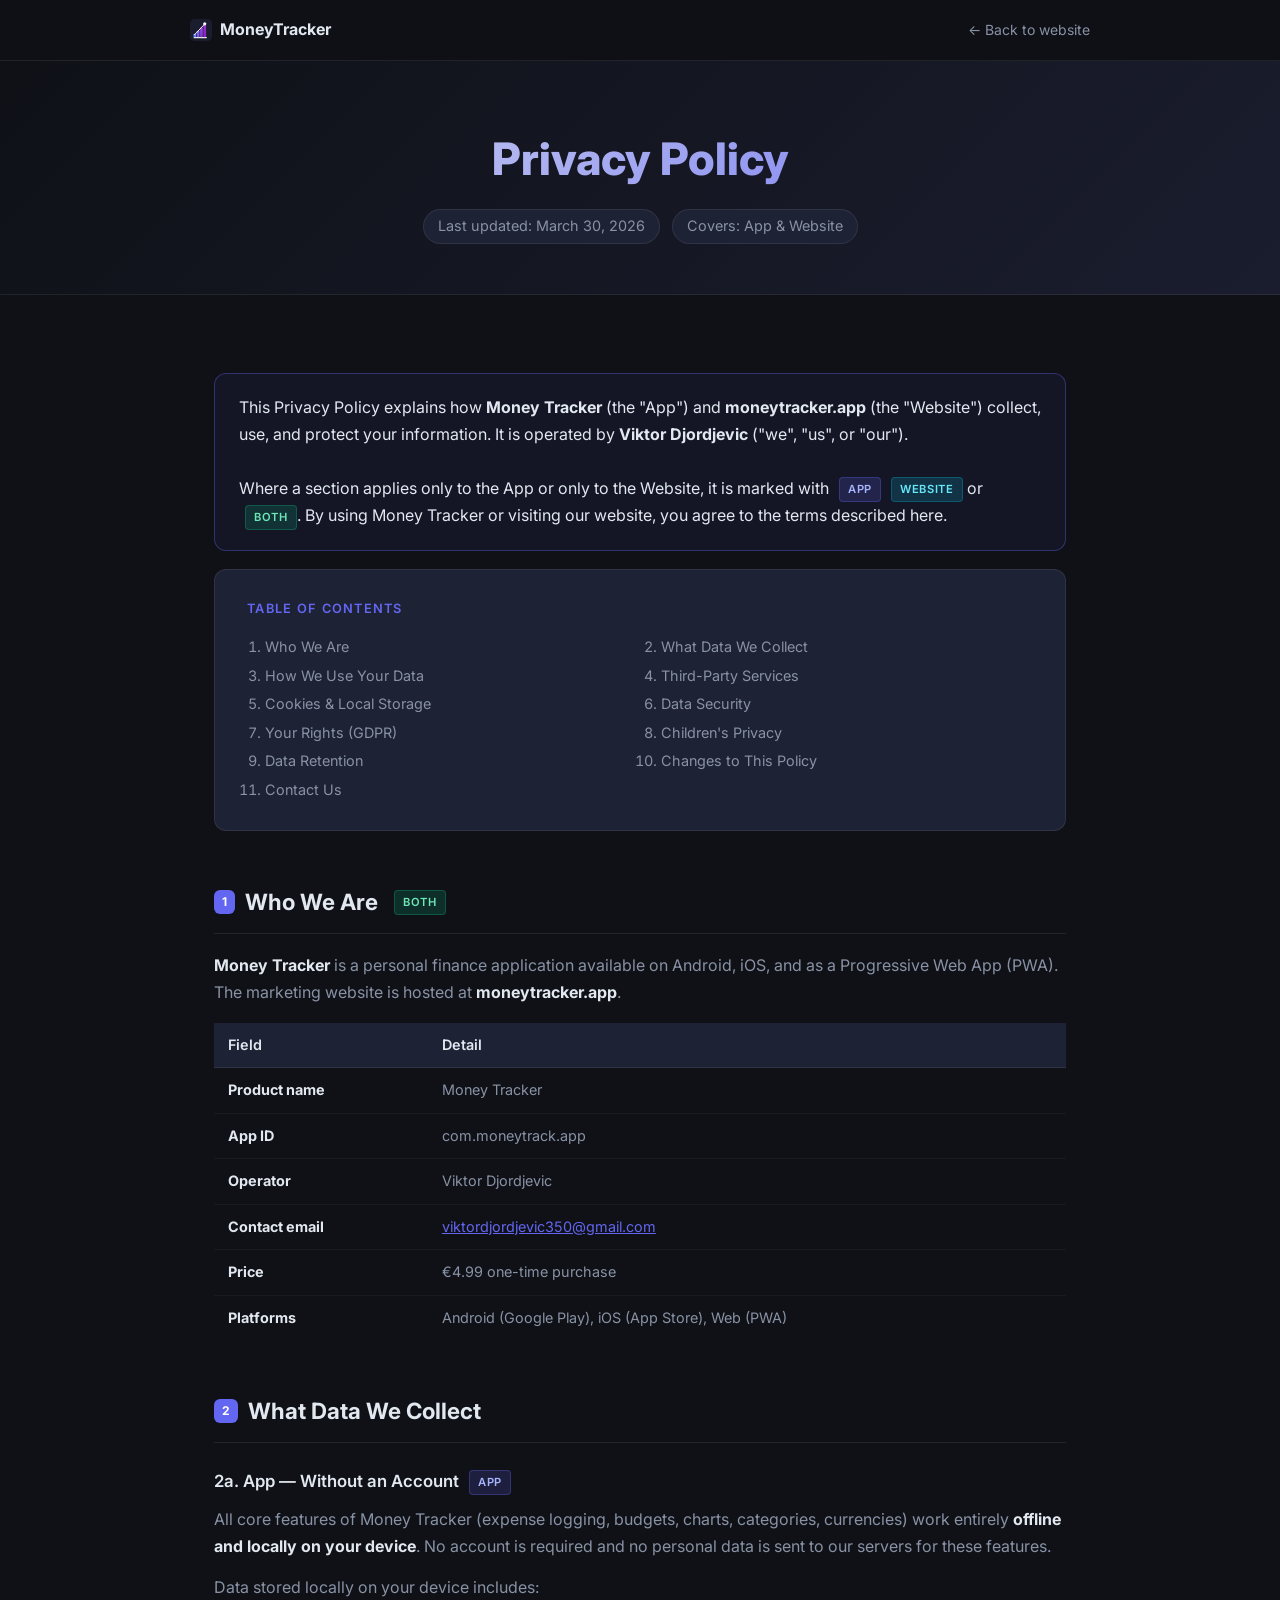
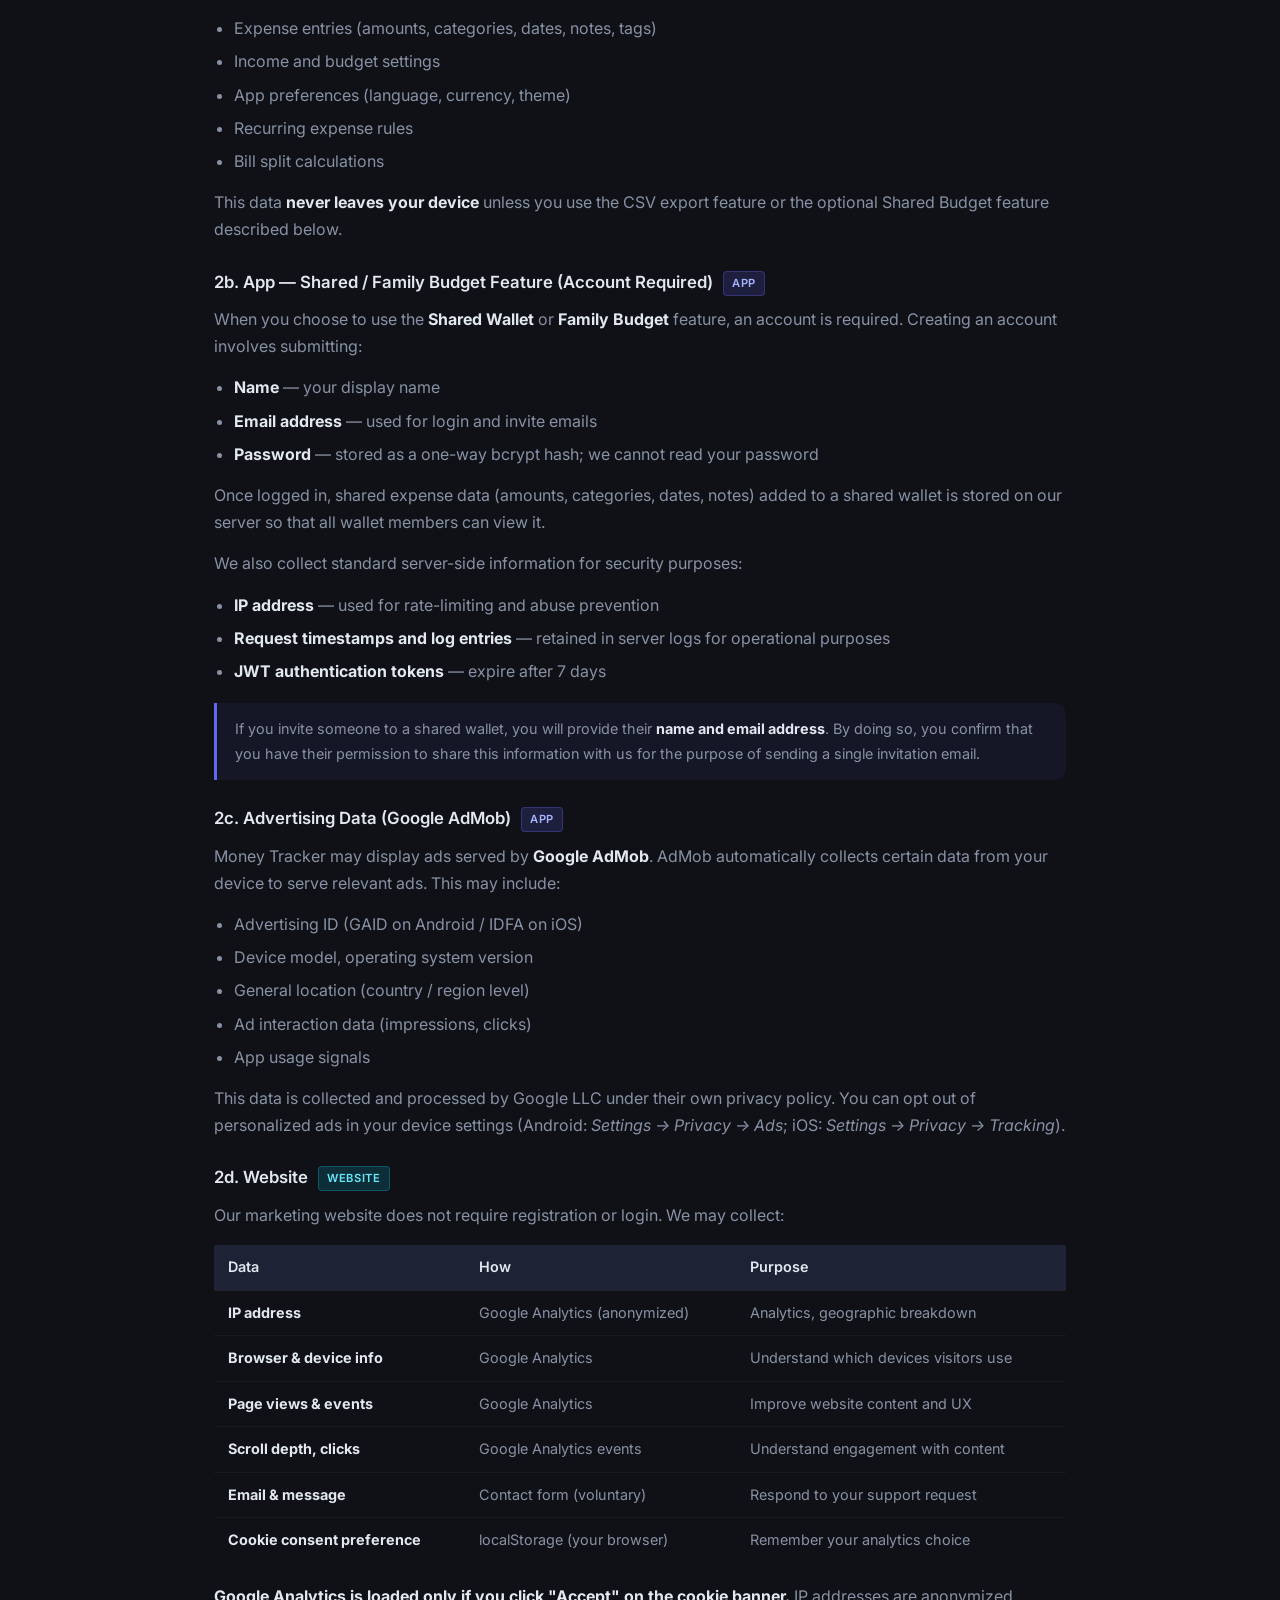
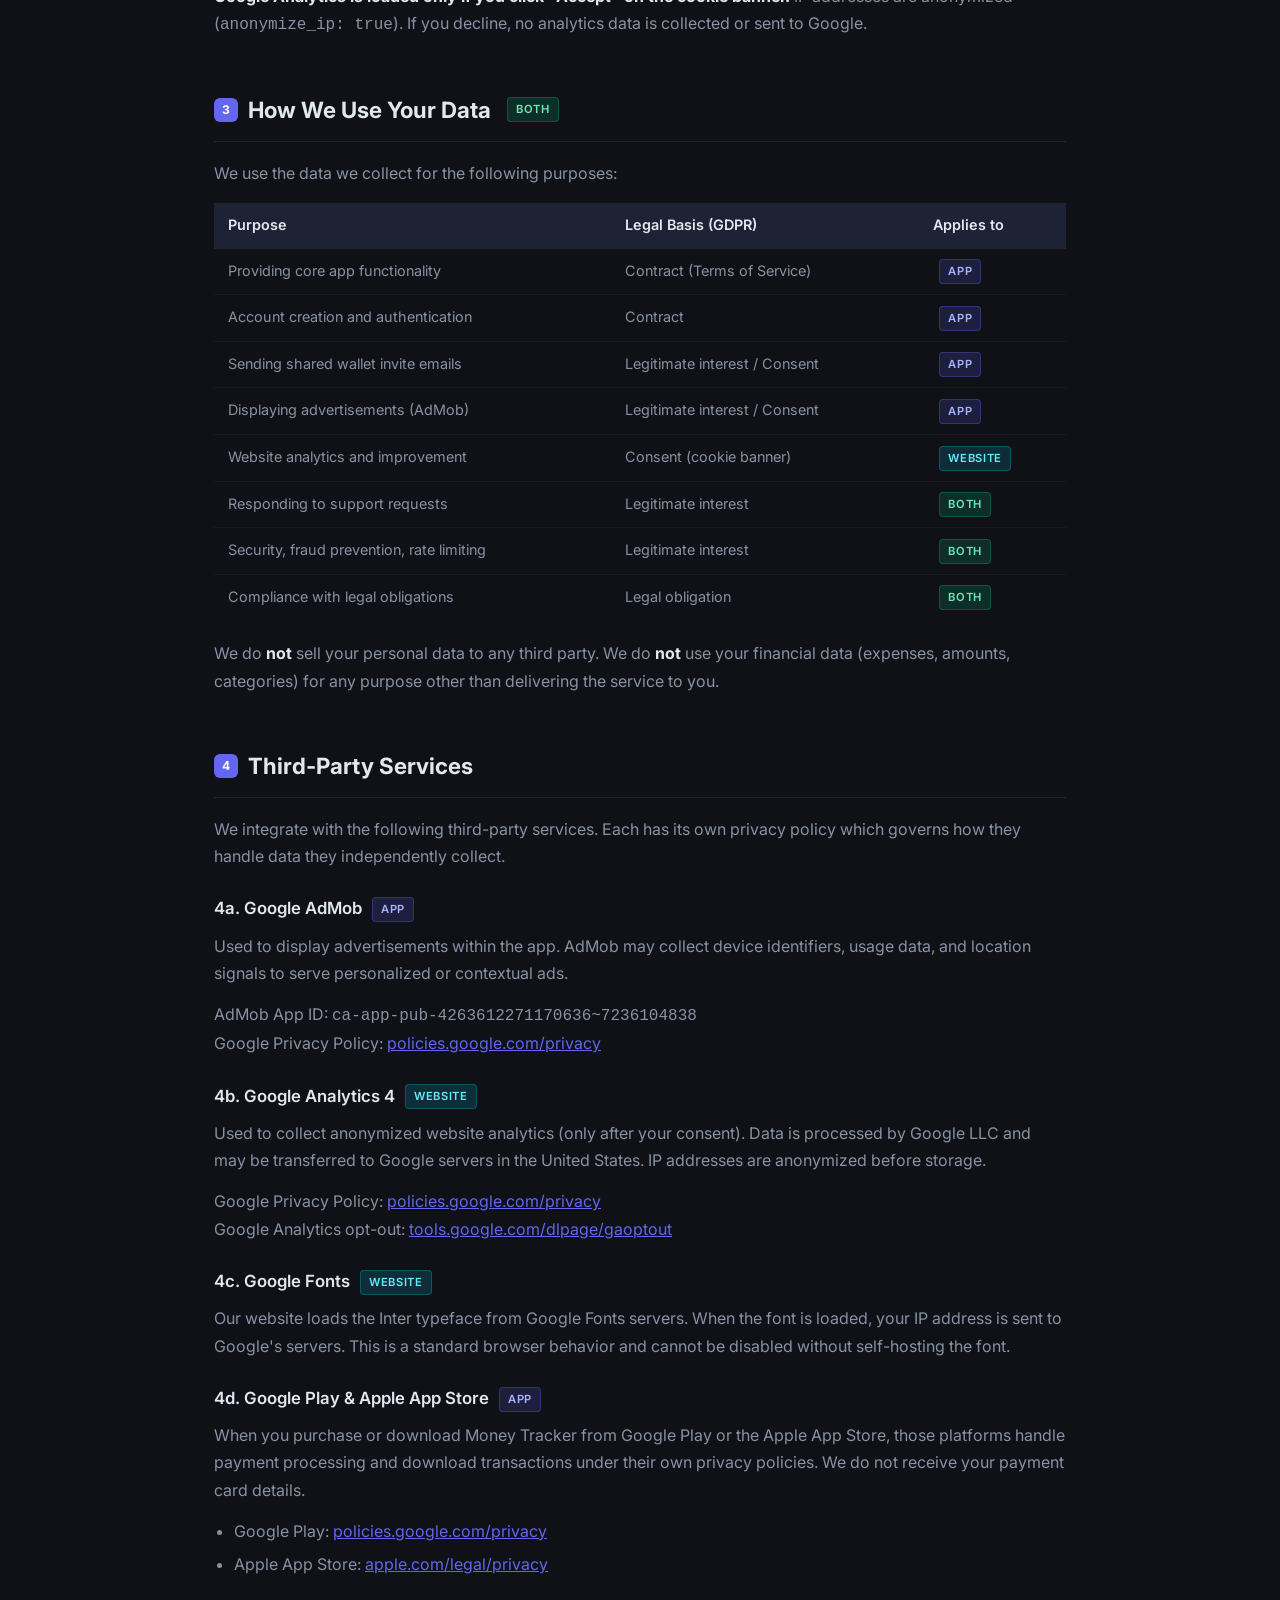
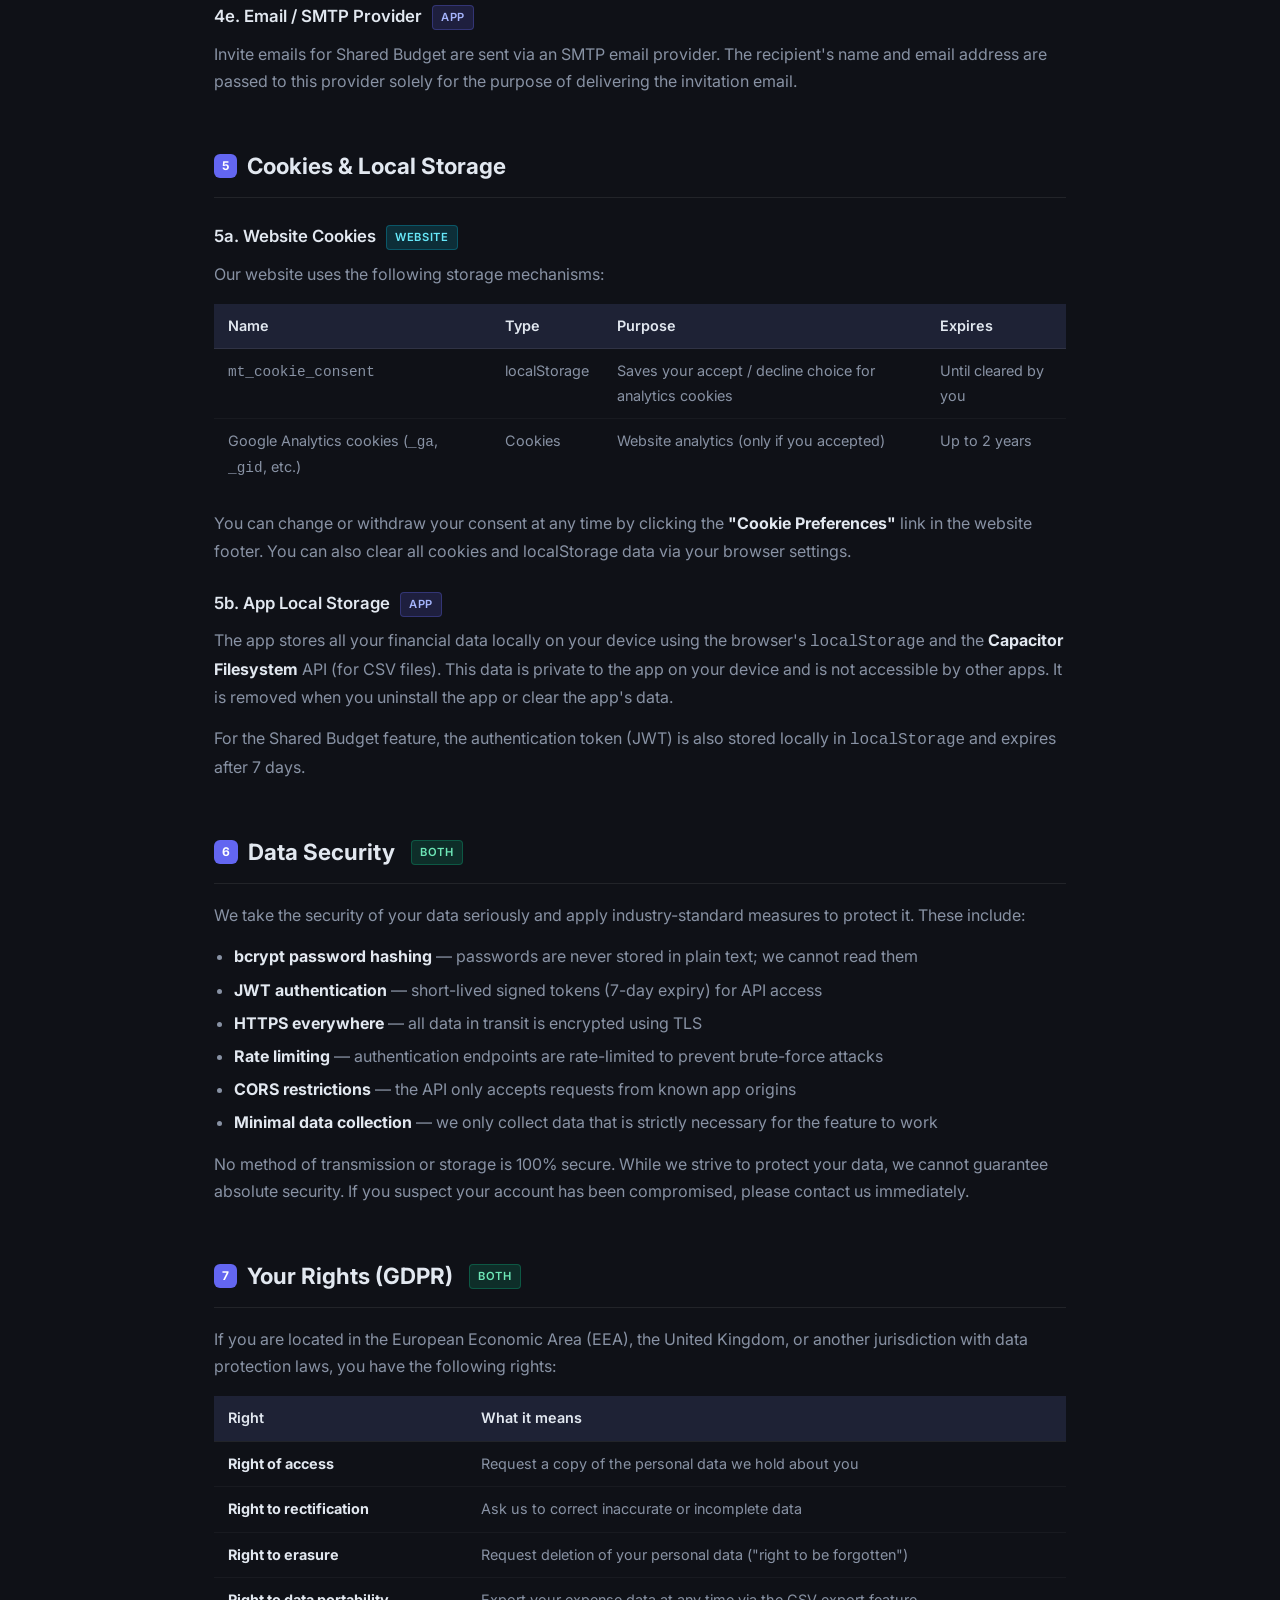
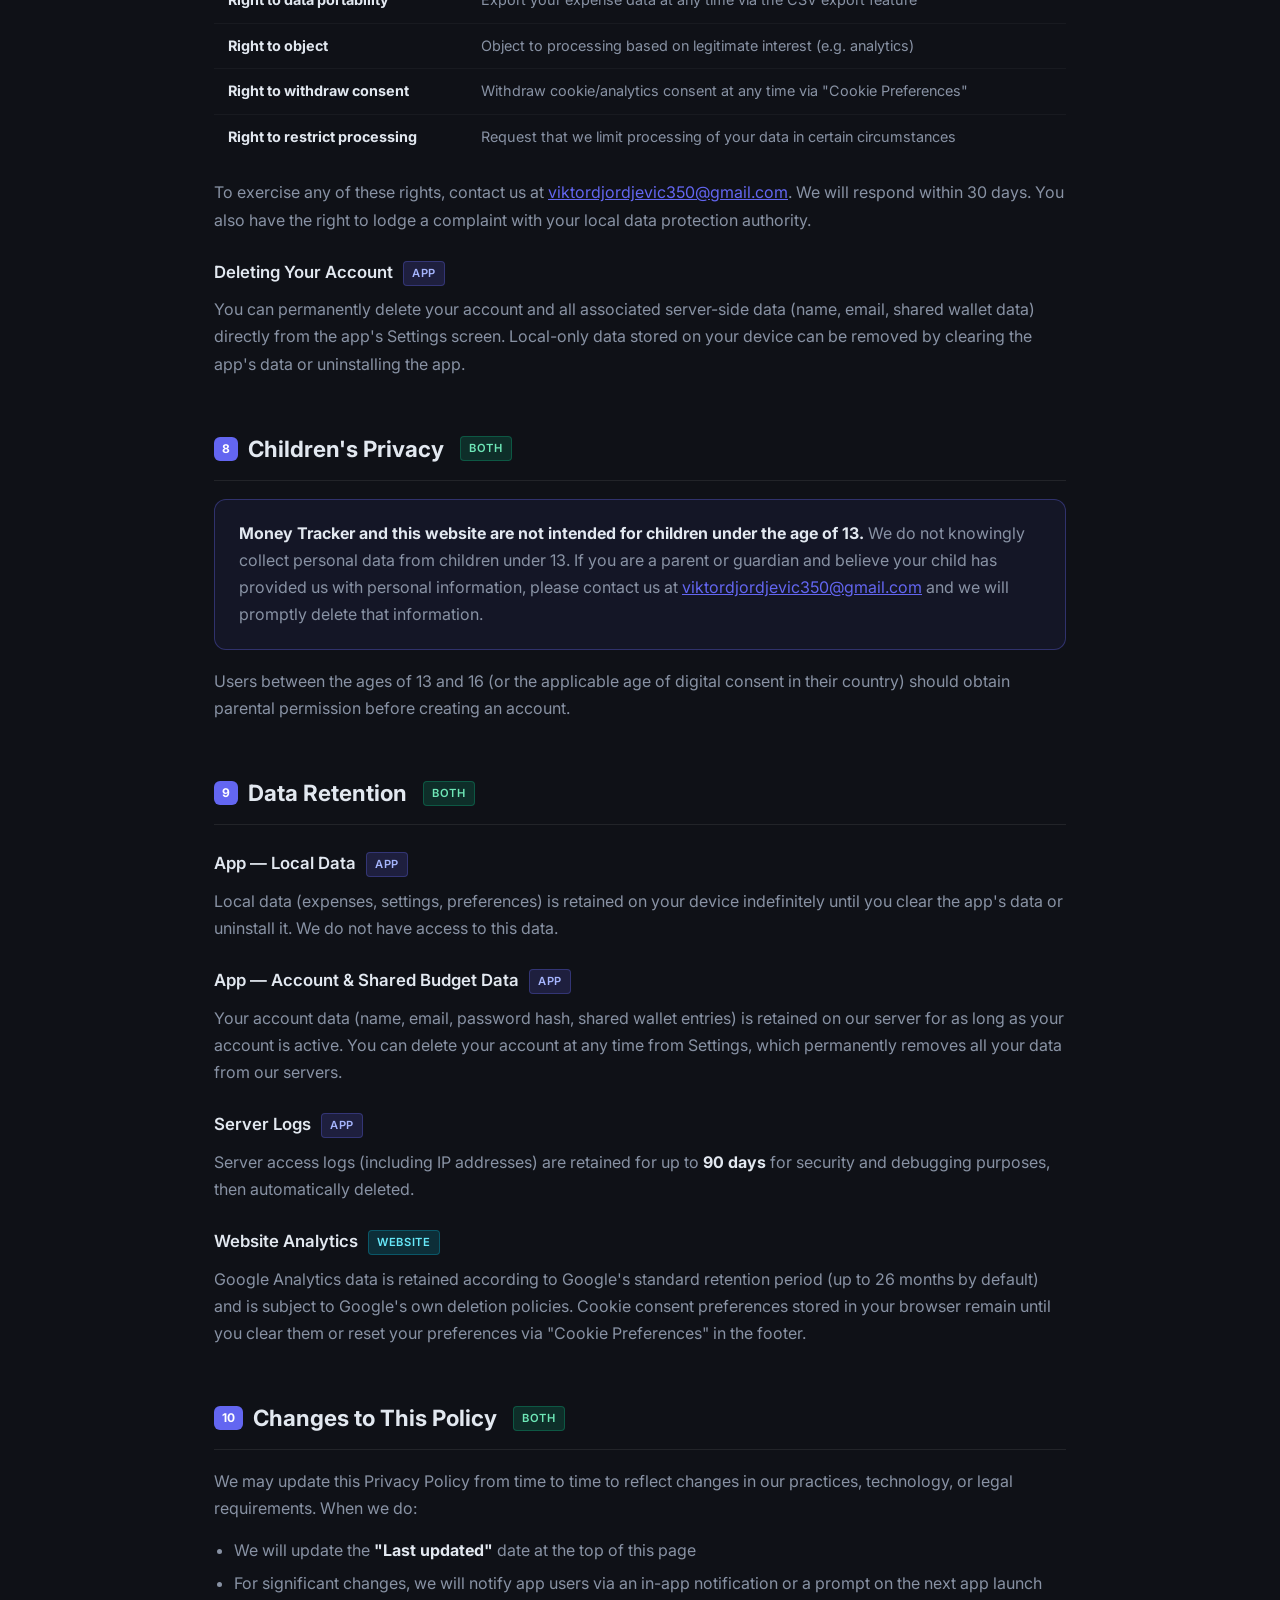
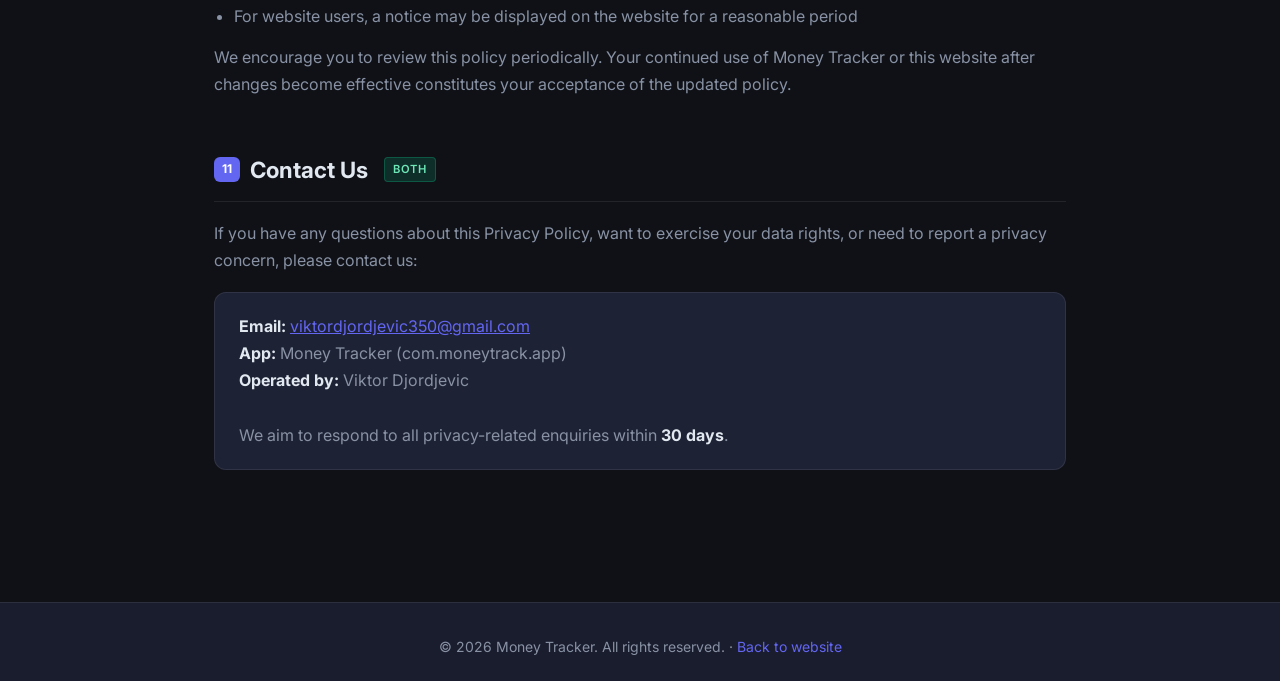
==== privacy-policy.html @ 3deae348 "gg" ====
<!DOCTYPE html>
<html lang="en">
<head>
  <meta charset="UTF-8" />
  <meta name="viewport" content="width=device-width, initial-scale=1.0" />
  <title>Privacy Policy — Money Tracker</title>
  <meta name="description" content="Privacy Policy for Money Tracker app and website. Learn how we collect, use, and protect your data." />
  <link rel="icon" href="logo.svg" />
  <link rel="preconnect" href="https://fonts.googleapis.com" />
  <link rel="preconnect" href="https://fonts.gstatic.com" crossorigin />
  <link href="https://fonts.googleapis.com/css2?family=Inter:wght@300;400;500;600;700;800&display=swap" rel="stylesheet" />
  <style>
    *, *::before, *::after { box-sizing: border-box; margin: 0; padding: 0; }

    :root {
      --primary: #6366f1;
      --primary-dark: #4f46e5;
      --bg: #0f1117;
      --bg-secondary: #1a1d2e;
      --bg-card: #1e2235;
      --border: rgba(255,255,255,0.08);
      --text: #e2e8f0;
      --text-muted: #8892a4;
      --accent: #06b6d4;
      --green: #10b981;
      --radius: 12px;
    }

    body {
      font-family: 'Inter', -apple-system, BlinkMacSystemFont, sans-serif;
      background: var(--bg);
      color: var(--text);
      line-height: 1.7;
      font-size: 16px;
    }

    /* ── NAVBAR ── */
    .navbar {
      position: sticky;
      top: 0;
      z-index: 100;
      background: rgba(15,17,23,0.92);
      backdrop-filter: blur(16px);
      border-bottom: 1px solid var(--border);
      padding: 0 24px;
    }
    .nav-inner {
      max-width: 900px;
      margin: 0 auto;
      height: 60px;
      display: flex;
      align-items: center;
      justify-content: space-between;
    }
    .nav-logo {
      display: flex;
      align-items: center;
      gap: 8px;
      text-decoration: none;
      color: var(--text);
      font-weight: 700;
      font-size: 1rem;
    }
    .nav-back {
      color: var(--text-muted);
      text-decoration: none;
      font-size: 0.875rem;
      display: flex;
      align-items: center;
      gap: 6px;
      transition: color .2s;
    }
    .nav-back:hover { color: var(--primary); }

    /* ── HERO STRIP ── */
    .pp-hero {
      background: linear-gradient(135deg, #0f1117 0%, #1a1d2e 100%);
      border-bottom: 1px solid var(--border);
      padding: 60px 24px 50px;
      text-align: center;
    }
    .pp-hero h1 {
      font-size: clamp(1.8rem, 4vw, 2.8rem);
      font-weight: 800;
      background: linear-gradient(135deg, #e2e8f0, var(--primary));
      -webkit-background-clip: text;
      -webkit-text-fill-color: transparent;
      background-clip: text;
      margin-bottom: 12px;
    }
    .pp-hero .pp-meta {
      color: var(--text-muted);
      font-size: 0.9rem;
    }
    .pp-hero .pp-meta span {
      background: var(--bg-card);
      border: 1px solid var(--border);
      border-radius: 20px;
      padding: 4px 14px;
      margin: 0 4px;
      display: inline-block;
    }

    /* ── LAYOUT ── */
    .pp-container {
      max-width: 900px;
      margin: 0 auto;
      padding: 60px 24px 80px;
    }

    /* ── TABLE OF CONTENTS ── */
    .toc {
      background: var(--bg-card);
      border: 1px solid var(--border);
      border-radius: var(--radius);
      padding: 28px 32px;
      margin-bottom: 52px;
    }
    .toc h2 {
      font-size: 0.8rem;
      text-transform: uppercase;
      letter-spacing: .1em;
      color: var(--primary);
      margin-bottom: 16px;
      font-weight: 600;
    }
    .toc ol {
      padding-left: 18px;
      display: grid;
      grid-template-columns: repeat(auto-fill, minmax(260px, 1fr));
      gap: 4px 24px;
    }
    .toc li { font-size: 0.9rem; color: var(--text-muted); }
    .toc a { color: inherit; text-decoration: none; }
    .toc a:hover { color: var(--primary); }

    /* ── SECTIONS ── */
    .pp-section {
      margin-bottom: 52px;
      scroll-margin-top: 80px;
    }
    .pp-section h2 {
      font-size: 1.4rem;
      font-weight: 700;
      color: var(--text);
      margin-bottom: 18px;
      padding-bottom: 12px;
      border-bottom: 1px solid var(--border);
      display: flex;
      align-items: center;
      gap: 10px;
    }
    .pp-section h2 .sec-num {
      background: var(--primary);
      color: #fff;
      font-size: 0.75rem;
      font-weight: 700;
      border-radius: 6px;
      padding: 2px 8px;
      flex-shrink: 0;
    }
    .pp-section h3 {
      font-size: 1.05rem;
      font-weight: 600;
      color: var(--text);
      margin: 24px 0 10px;
    }
    .pp-section p {
      color: var(--text-muted);
      margin-bottom: 14px;
    }
    .pp-section ul, .pp-section ol {
      padding-left: 20px;
      color: var(--text-muted);
      margin-bottom: 14px;
    }
    .pp-section li {
      margin-bottom: 6px;
    }
    .pp-section strong { color: var(--text); }
    .pp-section a { color: var(--primary); }

    /* ── SCOPE BADGES ── */
    .scope-pill {
      display: inline-block;
      font-size: 0.7rem;
      font-weight: 600;
      text-transform: uppercase;
      letter-spacing: .06em;
      border-radius: 4px;
      padding: 2px 8px;
      margin-left: 6px;
      vertical-align: middle;
    }
    .pill-app  { background: rgba(99,102,241,.18); color: #a5b4fc; border: 1px solid rgba(99,102,241,.3); }
    .pill-web  { background: rgba(6,182,212,.18);  color: #67e8f9; border: 1px solid rgba(6,182,212,.3);  }
    .pill-both { background: rgba(16,185,129,.18); color: #6ee7b7; border: 1px solid rgba(16,185,129,.3); }

    /* ── INFO CARDS ── */
    .info-card {
      background: var(--bg-card);
      border: 1px solid var(--border);
      border-radius: var(--radius);
      padding: 20px 24px;
      margin: 18px 0;
    }
    .info-card.highlight {
      border-color: rgba(99,102,241,.35);
      background: rgba(99,102,241,.07);
    }
    .info-card p { margin-bottom: 0; }

    /* ── TABLE ── */
    .pp-table {
      width: 100%;
      border-collapse: collapse;
      margin: 16px 0 20px;
      font-size: 0.9rem;
    }
    .pp-table th {
      text-align: left;
      padding: 10px 14px;
      background: var(--bg-card);
      color: var(--text);
      font-weight: 600;
      border-bottom: 1px solid var(--border);
    }
    .pp-table td {
      padding: 10px 14px;
      color: var(--text-muted);
      border-bottom: 1px solid rgba(255,255,255,0.04);
      vertical-align: top;
    }
    .pp-table tr:last-child td { border-bottom: none; }

    /* ── WARNING BOX ── */
    .warn-box {
      border-left: 3px solid var(--primary);
      background: rgba(99,102,241,.07);
      padding: 14px 18px;
      border-radius: 0 var(--radius) var(--radius) 0;
      margin: 18px 0;
      font-size: 0.9rem;
      color: var(--text-muted);
    }

    /* ── FOOTER ── */
    .pp-footer {
      background: var(--bg-secondary);
      border-top: 1px solid var(--border);
      text-align: center;
      padding: 32px 24px;
      color: var(--text-muted);
      font-size: 0.875rem;
    }
    .pp-footer a { color: var(--primary); text-decoration: none; }

    @media (max-width: 600px) {
      .toc ol { grid-template-columns: 1fr; }
      .pp-hero { padding: 40px 20px 36px; }
      .pp-container { padding: 40px 20px 60px; }
    }
  </style>
</head>
<body>

  <!-- NAVBAR -->
  <nav class="navbar">
    <div class="nav-inner">
      <a href="index.html" class="nav-logo">
        <img src="logo.svg" alt="" width="22" height="22" />
        MoneyTracker
      </a>
      <a href="index.html" class="nav-back">← Back to website</a>
    </div>
  </nav>

  <!-- HERO STRIP -->
  <div class="pp-hero">
    <h1>Privacy Policy</h1>
    <p class="pp-meta">
      <span>Last updated: March 30, 2026</span>
      <span>Covers: App &amp; Website</span>
    </p>
  </div>

  <!-- MAIN CONTENT -->
  <div class="pp-container">

    <!-- INTRO -->
    <div class="info-card highlight">
      <p>
        This Privacy Policy explains how <strong>Money Tracker</strong> (the "App") and
        <strong>moneytracker.app</strong> (the "Website") collect, use, and protect your
        information. It is operated by <strong>Viktor Djordjevic</strong>
        ("we", "us", or "our").<br /><br />
        Where a section applies only to the App or only to the Website, it is marked with
        <span class="scope-pill pill-app">App</span>
        <span class="scope-pill pill-web">Website</span> or
        <span class="scope-pill pill-both">Both</span>.
        By using Money Tracker or visiting our website, you agree to the terms described here.
      </p>
    </div>

    <!-- TABLE OF CONTENTS -->
    <div class="toc">
      <h2>Table of Contents</h2>
      <ol>
        <li><a href="#s1">Who We Are</a></li>
        <li><a href="#s2">What Data We Collect</a></li>
        <li><a href="#s3">How We Use Your Data</a></li>
        <li><a href="#s4">Third-Party Services</a></li>
        <li><a href="#s5">Cookies &amp; Local Storage</a></li>
        <li><a href="#s6">Data Security</a></li>
        <li><a href="#s7">Your Rights (GDPR)</a></li>
        <li><a href="#s8">Children's Privacy</a></li>
        <li><a href="#s9">Data Retention</a></li>
        <li><a href="#s10">Changes to This Policy</a></li>
        <li><a href="#s11">Contact Us</a></li>
      </ol>
    </div>

    <!-- ── SECTION 1 ── -->
    <div class="pp-section" id="s1">
      <h2><span class="sec-num">1</span> Who We Are <span class="scope-pill pill-both">Both</span></h2>
      <p>
        <strong>Money Tracker</strong> is a personal finance application available on
        Android, iOS, and as a Progressive Web App (PWA). The marketing website is hosted at
        <strong>moneytracker.app</strong>.
      </p>
      <table class="pp-table">
        <tr>
          <th>Field</th>
          <th>Detail</th>
        </tr>
        <tr>
          <td><strong>Product name</strong></td>
          <td>Money Tracker</td>
        </tr>
        <tr>
          <td><strong>App ID</strong></td>
          <td>com.moneytrack.app</td>
        </tr>
        <tr>
          <td><strong>Operator</strong></td>
          <td>Viktor Djordjevic</td>
        </tr>
        <tr>
          <td><strong>Contact email</strong></td>
          <td><a href="mailto:viktordjordjevic350@gmail.com">viktordjordjevic350@gmail.com</a></td>
        </tr>
        <tr>
          <td><strong>Price</strong></td>
          <td>€4.99 one-time purchase</td>
        </tr>
        <tr>
          <td><strong>Platforms</strong></td>
          <td>Android (Google Play), iOS (App Store), Web (PWA)</td>
        </tr>
      </table>
    </div>

    <!-- ── SECTION 2 ── -->
    <div class="pp-section" id="s2">
      <h2><span class="sec-num">2</span> What Data We Collect</h2>

      <!-- 2a APP -->
      <h3>2a. App — Without an Account <span class="scope-pill pill-app">App</span></h3>
      <p>
        All core features of Money Tracker (expense logging, budgets, charts, categories, currencies)
        work entirely <strong>offline and locally on your device</strong>. No account is required
        and no personal data is sent to our servers for these features.
      </p>
      <p>Data stored locally on your device includes:</p>
      <ul>
        <li>Expense entries (amounts, categories, dates, notes, tags)</li>
        <li>Income and budget settings</li>
        <li>App preferences (language, currency, theme)</li>
        <li>Recurring expense rules</li>
        <li>Bill split calculations</li>
      </ul>
      <p>This data <strong>never leaves your device</strong> unless you use the CSV export feature
      or the optional Shared Budget feature described below.</p>

      <!-- 2b APP - account -->
      <h3>2b. App — Shared / Family Budget Feature (Account Required) <span class="scope-pill pill-app">App</span></h3>
      <p>
        When you choose to use the <strong>Shared Wallet</strong> or <strong>Family Budget</strong>
        feature, an account is required. Creating an account involves submitting:
      </p>
      <ul>
        <li><strong>Name</strong> — your display name</li>
        <li><strong>Email address</strong> — used for login and invite emails</li>
        <li><strong>Password</strong> — stored as a one-way bcrypt hash; we cannot read your password</li>
      </ul>
      <p>
        Once logged in, shared expense data (amounts, categories, dates, notes) added to a
        shared wallet is stored on our server so that all wallet members can view it.
      </p>
      <p>We also collect standard server-side information for security purposes:</p>
      <ul>
        <li><strong>IP address</strong> — used for rate-limiting and abuse prevention</li>
        <li><strong>Request timestamps and log entries</strong> — retained in server logs for operational purposes</li>
        <li><strong>JWT authentication tokens</strong> — expire after 7 days</li>
      </ul>
      <div class="warn-box">
        If you invite someone to a shared wallet, you will provide their <strong>name and email address</strong>.
        By doing so, you confirm that you have their permission to share this information with us for the
        purpose of sending a single invitation email.
      </div>

      <!-- 2c APP - ads -->
      <h3>2c. Advertising Data (Google AdMob) <span class="scope-pill pill-app">App</span></h3>
      <p>
        Money Tracker may display ads served by <strong>Google AdMob</strong>. AdMob automatically
        collects certain data from your device to serve relevant ads. This may include:
      </p>
      <ul>
        <li>Advertising ID (GAID on Android / IDFA on iOS)</li>
        <li>Device model, operating system version</li>
        <li>General location (country / region level)</li>
        <li>Ad interaction data (impressions, clicks)</li>
        <li>App usage signals</li>
      </ul>
      <p>
        This data is collected and processed by Google LLC under their own privacy policy.
        You can opt out of personalized ads in your device settings
        (Android: <em>Settings → Privacy → Ads</em>; iOS: <em>Settings → Privacy → Tracking</em>).
      </p>

      <!-- 2d WEBSITE -->
      <h3>2d. Website <span class="scope-pill pill-web">Website</span></h3>
      <p>
        Our marketing website does not require registration or login. We may collect:
      </p>
      <table class="pp-table">
        <tr>
          <th>Data</th>
          <th>How</th>
          <th>Purpose</th>
        </tr>
        <tr>
          <td><strong>IP address</strong></td>
          <td>Google Analytics (anonymized)</td>
          <td>Analytics, geographic breakdown</td>
        </tr>
        <tr>
          <td><strong>Browser &amp; device info</strong></td>
          <td>Google Analytics</td>
          <td>Understand which devices visitors use</td>
        </tr>
        <tr>
          <td><strong>Page views &amp; events</strong></td>
          <td>Google Analytics</td>
          <td>Improve website content and UX</td>
        </tr>
        <tr>
          <td><strong>Scroll depth, clicks</strong></td>
          <td>Google Analytics events</td>
          <td>Understand engagement with content</td>
        </tr>
        <tr>
          <td><strong>Email &amp; message</strong></td>
          <td>Contact form (voluntary)</td>
          <td>Respond to your support request</td>
        </tr>
        <tr>
          <td><strong>Cookie consent preference</strong></td>
          <td>localStorage (your browser)</td>
          <td>Remember your analytics choice</td>
        </tr>
      </table>
      <p>
        <strong>Google Analytics is loaded only if you click "Accept" on the cookie banner.</strong>
        IP addresses are anonymized (<code>anonymize_ip: true</code>).
        If you decline, no analytics data is collected or sent to Google.
      </p>
    </div>

    <!-- ── SECTION 3 ── -->
    <div class="pp-section" id="s3">
      <h2><span class="sec-num">3</span> How We Use Your Data <span class="scope-pill pill-both">Both</span></h2>
      <p>We use the data we collect for the following purposes:</p>
      <table class="pp-table">
        <tr>
          <th>Purpose</th>
          <th>Legal Basis (GDPR)</th>
          <th>Applies to</th>
        </tr>
        <tr>
          <td>Providing core app functionality</td>
          <td>Contract (Terms of Service)</td>
          <td><span class="scope-pill pill-app">App</span></td>
        </tr>
        <tr>
          <td>Account creation and authentication</td>
          <td>Contract</td>
          <td><span class="scope-pill pill-app">App</span></td>
        </tr>
        <tr>
          <td>Sending shared wallet invite emails</td>
          <td>Legitimate interest / Consent</td>
          <td><span class="scope-pill pill-app">App</span></td>
        </tr>
        <tr>
          <td>Displaying advertisements (AdMob)</td>
          <td>Legitimate interest / Consent</td>
          <td><span class="scope-pill pill-app">App</span></td>
        </tr>
        <tr>
          <td>Website analytics and improvement</td>
          <td>Consent (cookie banner)</td>
          <td><span class="scope-pill pill-web">Website</span></td>
        </tr>
        <tr>
          <td>Responding to support requests</td>
          <td>Legitimate interest</td>
          <td><span class="scope-pill pill-both">Both</span></td>
        </tr>
        <tr>
          <td>Security, fraud prevention, rate limiting</td>
          <td>Legitimate interest</td>
          <td><span class="scope-pill pill-both">Both</span></td>
        </tr>
        <tr>
          <td>Compliance with legal obligations</td>
          <td>Legal obligation</td>
          <td><span class="scope-pill pill-both">Both</span></td>
        </tr>
      </table>
      <p>
        We do <strong>not</strong> sell your personal data to any third party.
        We do <strong>not</strong> use your financial data (expenses, amounts, categories) for any
        purpose other than delivering the service to you.
      </p>
    </div>

    <!-- ── SECTION 4 ── -->
    <div class="pp-section" id="s4">
      <h2><span class="sec-num">4</span> Third-Party Services</h2>
      <p>
        We integrate with the following third-party services. Each has its own privacy policy
        which governs how they handle data they independently collect.
      </p>

      <h3>4a. Google AdMob <span class="scope-pill pill-app">App</span></h3>
      <p>
        Used to display advertisements within the app. AdMob may collect device identifiers,
        usage data, and location signals to serve personalized or contextual ads.
      </p>
      <p>
        AdMob App ID: <code>ca-app-pub-4263612271170636~7236104838</code><br />
        Google Privacy Policy: <a href="https://policies.google.com/privacy" target="_blank" rel="noopener">policies.google.com/privacy</a>
      </p>

      <h3>4b. Google Analytics 4 <span class="scope-pill pill-web">Website</span></h3>
      <p>
        Used to collect anonymized website analytics (only after your consent). Data is
        processed by Google LLC and may be transferred to Google servers in the United States.
        IP addresses are anonymized before storage.
      </p>
      <p>
        Google Privacy Policy: <a href="https://policies.google.com/privacy" target="_blank" rel="noopener">policies.google.com/privacy</a><br />
        Google Analytics opt-out: <a href="https://tools.google.com/dlpage/gaoptout" target="_blank" rel="noopener">tools.google.com/dlpage/gaoptout</a>
      </p>

      <h3>4c. Google Fonts <span class="scope-pill pill-web">Website</span></h3>
      <p>
        Our website loads the Inter typeface from Google Fonts servers. When the font is
        loaded, your IP address is sent to Google's servers. This is a standard browser
        behavior and cannot be disabled without self-hosting the font.
      </p>

      <h3>4d. Google Play &amp; Apple App Store <span class="scope-pill pill-app">App</span></h3>
      <p>
        When you purchase or download Money Tracker from Google Play or the Apple App Store,
        those platforms handle payment processing and download transactions under their own
        privacy policies. We do not receive your payment card details.
      </p>
      <ul>
        <li>Google Play: <a href="https://policies.google.com/privacy" target="_blank" rel="noopener">policies.google.com/privacy</a></li>
        <li>Apple App Store: <a href="https://www.apple.com/legal/privacy/" target="_blank" rel="noopener">apple.com/legal/privacy</a></li>
      </ul>

      <h3>4e. Email / SMTP Provider <span class="scope-pill pill-app">App</span></h3>
      <p>
        Invite emails for Shared Budget are sent via an SMTP email provider. The recipient's
        name and email address are passed to this provider solely for the purpose of delivering
        the invitation email.
      </p>
    </div>

    <!-- ── SECTION 5 ── -->
    <div class="pp-section" id="s5">
      <h2><span class="sec-num">5</span> Cookies &amp; Local Storage</h2>

      <h3>5a. Website Cookies <span class="scope-pill pill-web">Website</span></h3>
      <p>Our website uses the following storage mechanisms:</p>
      <table class="pp-table">
        <tr>
          <th>Name</th>
          <th>Type</th>
          <th>Purpose</th>
          <th>Expires</th>
        </tr>
        <tr>
          <td><code>mt_cookie_consent</code></td>
          <td>localStorage</td>
          <td>Saves your accept / decline choice for analytics cookies</td>
          <td>Until cleared by you</td>
        </tr>
        <tr>
          <td>Google Analytics cookies (<code>_ga</code>, <code>_gid</code>, etc.)</td>
          <td>Cookies</td>
          <td>Website analytics (only if you accepted)</td>
          <td>Up to 2 years</td>
        </tr>
      </table>
      <p>
        You can change or withdraw your consent at any time by clicking the
        <strong>"Cookie Preferences"</strong> link in the website footer.
        You can also clear all cookies and localStorage data via your browser settings.
      </p>

      <h3>5b. App Local Storage <span class="scope-pill pill-app">App</span></h3>
      <p>
        The app stores all your financial data locally on your device using the browser's
        <code>localStorage</code> and the <strong>Capacitor Filesystem</strong> API (for CSV files).
        This data is private to the app on your device and is not accessible by other apps.
        It is removed when you uninstall the app or clear the app's data.
      </p>
      <p>
        For the Shared Budget feature, the authentication token (JWT) is also stored locally
        in <code>localStorage</code> and expires after 7 days.
      </p>
    </div>

    <!-- ── SECTION 6 ── -->
    <div class="pp-section" id="s6">
      <h2><span class="sec-num">6</span> Data Security <span class="scope-pill pill-both">Both</span></h2>
      <p>
        We take the security of your data seriously and apply industry-standard measures to
        protect it. These include:
      </p>
      <ul>
        <li><strong>bcrypt password hashing</strong> — passwords are never stored in plain text; we cannot read them</li>
        <li><strong>JWT authentication</strong> — short-lived signed tokens (7-day expiry) for API access</li>
        <li><strong>HTTPS everywhere</strong> — all data in transit is encrypted using TLS</li>
        <li><strong>Rate limiting</strong> — authentication endpoints are rate-limited to prevent brute-force attacks</li>
        <li><strong>CORS restrictions</strong> — the API only accepts requests from known app origins</li>
        <li><strong>Minimal data collection</strong> — we only collect data that is strictly necessary for the feature to work</li>
      </ul>
      <p>
        No method of transmission or storage is 100% secure. While we strive to protect your
        data, we cannot guarantee absolute security. If you suspect your account has been
        compromised, please contact us immediately.
      </p>
    </div>

    <!-- ── SECTION 7 ── -->
    <div class="pp-section" id="s7">
      <h2><span class="sec-num">7</span> Your Rights (GDPR) <span class="scope-pill pill-both">Both</span></h2>
      <p>
        If you are located in the European Economic Area (EEA), the United Kingdom, or another
        jurisdiction with data protection laws, you have the following rights:
      </p>
      <table class="pp-table">
        <tr>
          <th>Right</th>
          <th>What it means</th>
        </tr>
        <tr>
          <td><strong>Right of access</strong></td>
          <td>Request a copy of the personal data we hold about you</td>
        </tr>
        <tr>
          <td><strong>Right to rectification</strong></td>
          <td>Ask us to correct inaccurate or incomplete data</td>
        </tr>
        <tr>
          <td><strong>Right to erasure</strong></td>
          <td>Request deletion of your personal data ("right to be forgotten")</td>
        </tr>
        <tr>
          <td><strong>Right to data portability</strong></td>
          <td>Export your expense data at any time via the CSV export feature</td>
        </tr>
        <tr>
          <td><strong>Right to object</strong></td>
          <td>Object to processing based on legitimate interest (e.g. analytics)</td>
        </tr>
        <tr>
          <td><strong>Right to withdraw consent</strong></td>
          <td>Withdraw cookie/analytics consent at any time via "Cookie Preferences"</td>
        </tr>
        <tr>
          <td><strong>Right to restrict processing</strong></td>
          <td>Request that we limit processing of your data in certain circumstances</td>
        </tr>
      </table>
      <p>
        To exercise any of these rights, contact us at
        <a href="mailto:viktordjordjevic350@gmail.com">viktordjordjevic350@gmail.com</a>.
        We will respond within 30 days. You also have the right to lodge a complaint with your
        local data protection authority.
      </p>

      <h3>Deleting Your Account <span class="scope-pill pill-app">App</span></h3>
      <p>
        You can permanently delete your account and all associated server-side data
        (name, email, shared wallet data) directly from the app's Settings screen.
        Local-only data stored on your device can be removed by clearing the app's data
        or uninstalling the app.
      </p>
    </div>

    <!-- ── SECTION 8 ── -->
    <div class="pp-section" id="s8">
      <h2><span class="sec-num">8</span> Children's Privacy <span class="scope-pill pill-both">Both</span></h2>
      <div class="info-card highlight">
        <p>
          <strong>Money Tracker and this website are not intended for children under the age of 13.</strong>
          We do not knowingly collect personal data from children under 13. If you are a parent
          or guardian and believe your child has provided us with personal information, please
          contact us at <a href="mailto:viktordjordjevic350@gmail.com">viktordjordjevic350@gmail.com</a>
          and we will promptly delete that information.
        </p>
      </div>
      <p>
        Users between the ages of 13 and 16 (or the applicable age of digital consent in their
        country) should obtain parental permission before creating an account.
      </p>
    </div>

    <!-- ── SECTION 9 ── -->
    <div class="pp-section" id="s9">
      <h2><span class="sec-num">9</span> Data Retention <span class="scope-pill pill-both">Both</span></h2>

      <h3>App — Local Data <span class="scope-pill pill-app">App</span></h3>
      <p>
        Local data (expenses, settings, preferences) is retained on your device indefinitely
        until you clear the app's data or uninstall it. We do not have access to this data.
      </p>

      <h3>App — Account &amp; Shared Budget Data <span class="scope-pill pill-app">App</span></h3>
      <p>
        Your account data (name, email, password hash, shared wallet entries) is retained on
        our server for as long as your account is active. You can delete your account at any
        time from Settings, which permanently removes all your data from our servers.
      </p>

      <h3>Server Logs <span class="scope-pill pill-app">App</span></h3>
      <p>
        Server access logs (including IP addresses) are retained for up to <strong>90 days</strong>
        for security and debugging purposes, then automatically deleted.
      </p>

      <h3>Website Analytics <span class="scope-pill pill-web">Website</span></h3>
      <p>
        Google Analytics data is retained according to Google's standard retention period
        (up to 26 months by default) and is subject to Google's own deletion policies.
        Cookie consent preferences stored in your browser remain until you clear them or
        reset your preferences via "Cookie Preferences" in the footer.
      </p>
    </div>

    <!-- ── SECTION 10 ── -->
    <div class="pp-section" id="s10">
      <h2><span class="sec-num">10</span> Changes to This Policy <span class="scope-pill pill-both">Both</span></h2>
      <p>
        We may update this Privacy Policy from time to time to reflect changes in our practices,
        technology, or legal requirements. When we do:
      </p>
      <ul>
        <li>We will update the <strong>"Last updated"</strong> date at the top of this page</li>
        <li>For significant changes, we will notify app users via an in-app notification or a
            prompt on the next app launch</li>
        <li>For website users, a notice may be displayed on the website for a reasonable period</li>
      </ul>
      <p>
        We encourage you to review this policy periodically. Your continued use of Money Tracker
        or this website after changes become effective constitutes your acceptance of the
        updated policy.
      </p>
    </div>

    <!-- ── SECTION 11 ── -->
    <div class="pp-section" id="s11">
      <h2><span class="sec-num">11</span> Contact Us <span class="scope-pill pill-both">Both</span></h2>
      <p>
        If you have any questions about this Privacy Policy, want to exercise your data rights,
        or need to report a privacy concern, please contact us:
      </p>
      <div class="info-card">
        <p>
          <strong>Email:</strong> <a href="mailto:viktordjordjevic350@gmail.com">viktordjordjevic350@gmail.com</a><br />
          <strong>App:</strong> Money Tracker (com.moneytrack.app)<br />
          <strong>Operated by:</strong> Viktor Djordjevic<br /><br />
          We aim to respond to all privacy-related enquiries within <strong>30 days</strong>.
        </p>
      </div>
    </div>

  </div><!-- /pp-container -->

  <!-- FOOTER -->
  <div class="pp-footer">
    <p>
      © 2026 Money Tracker. All rights reserved. ·
      <a href="index.html">Back to website</a>
    </p>
  </div>

</body>
</html>
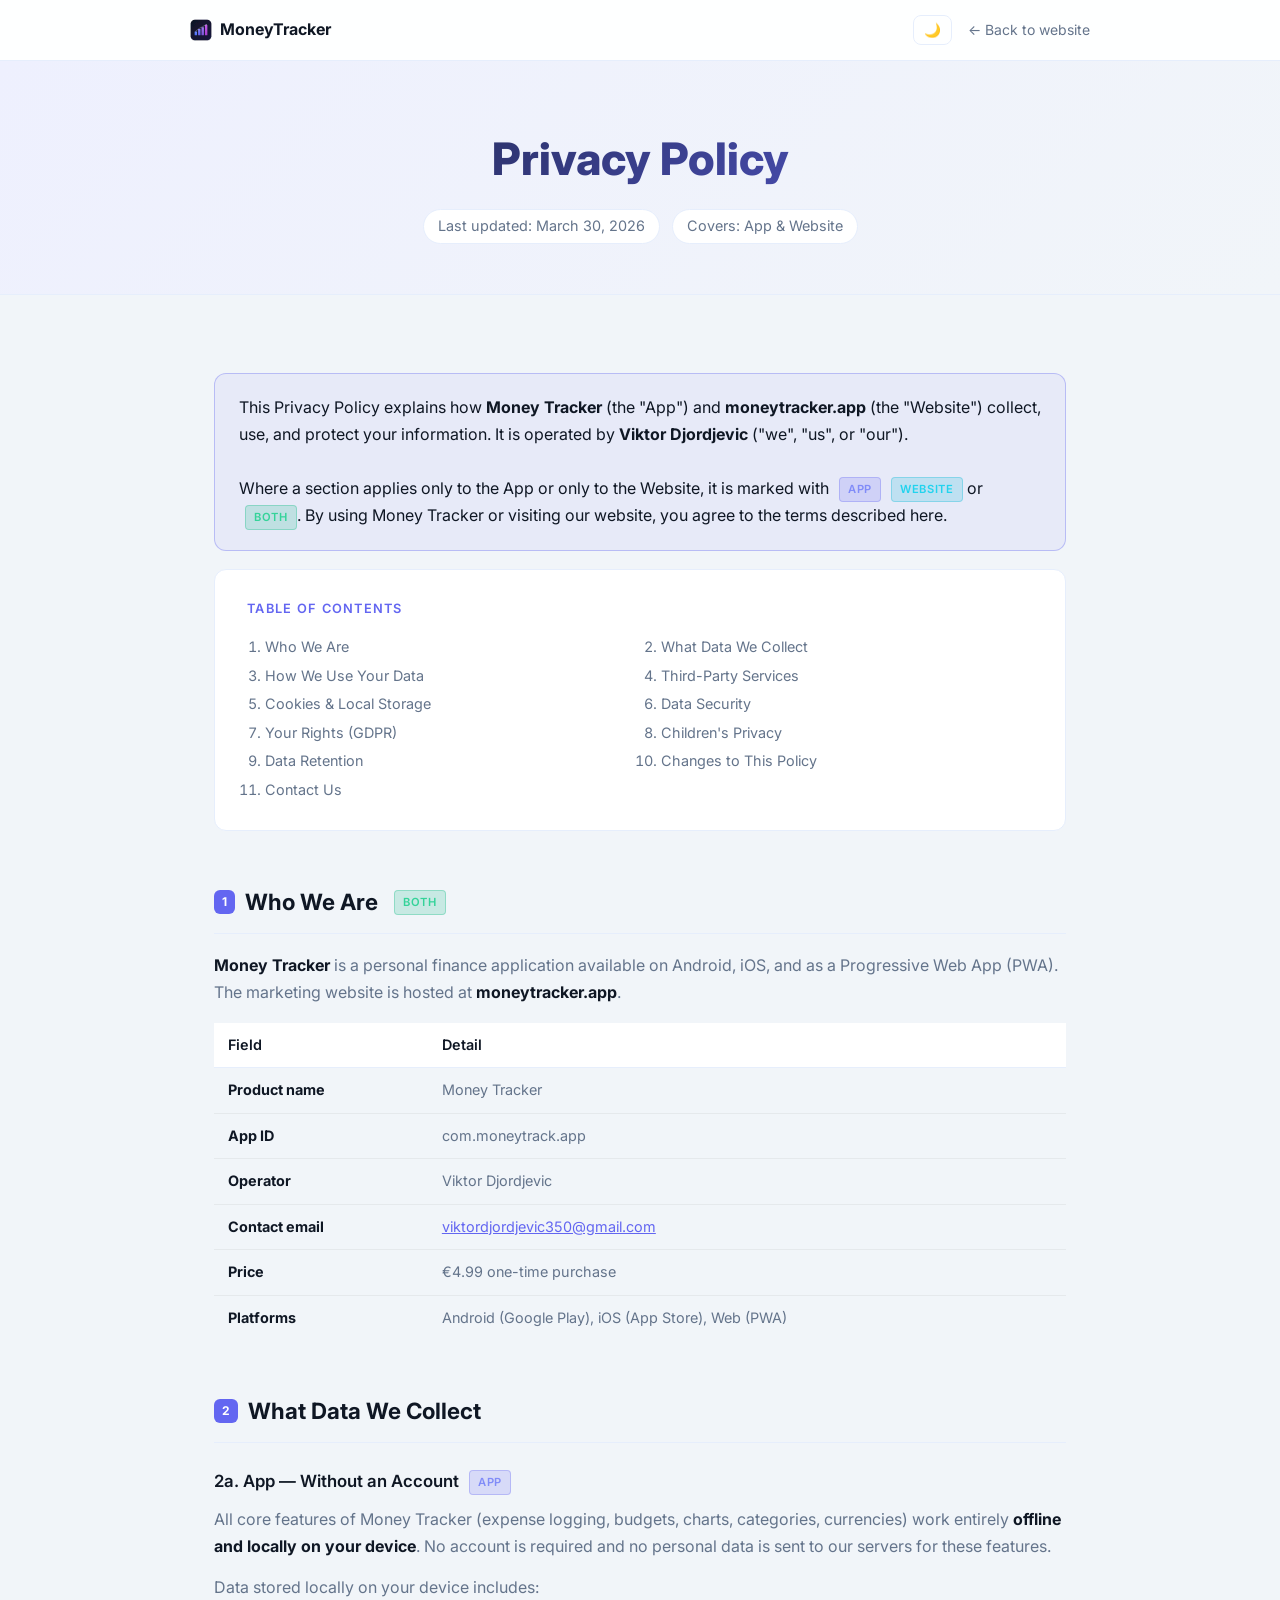
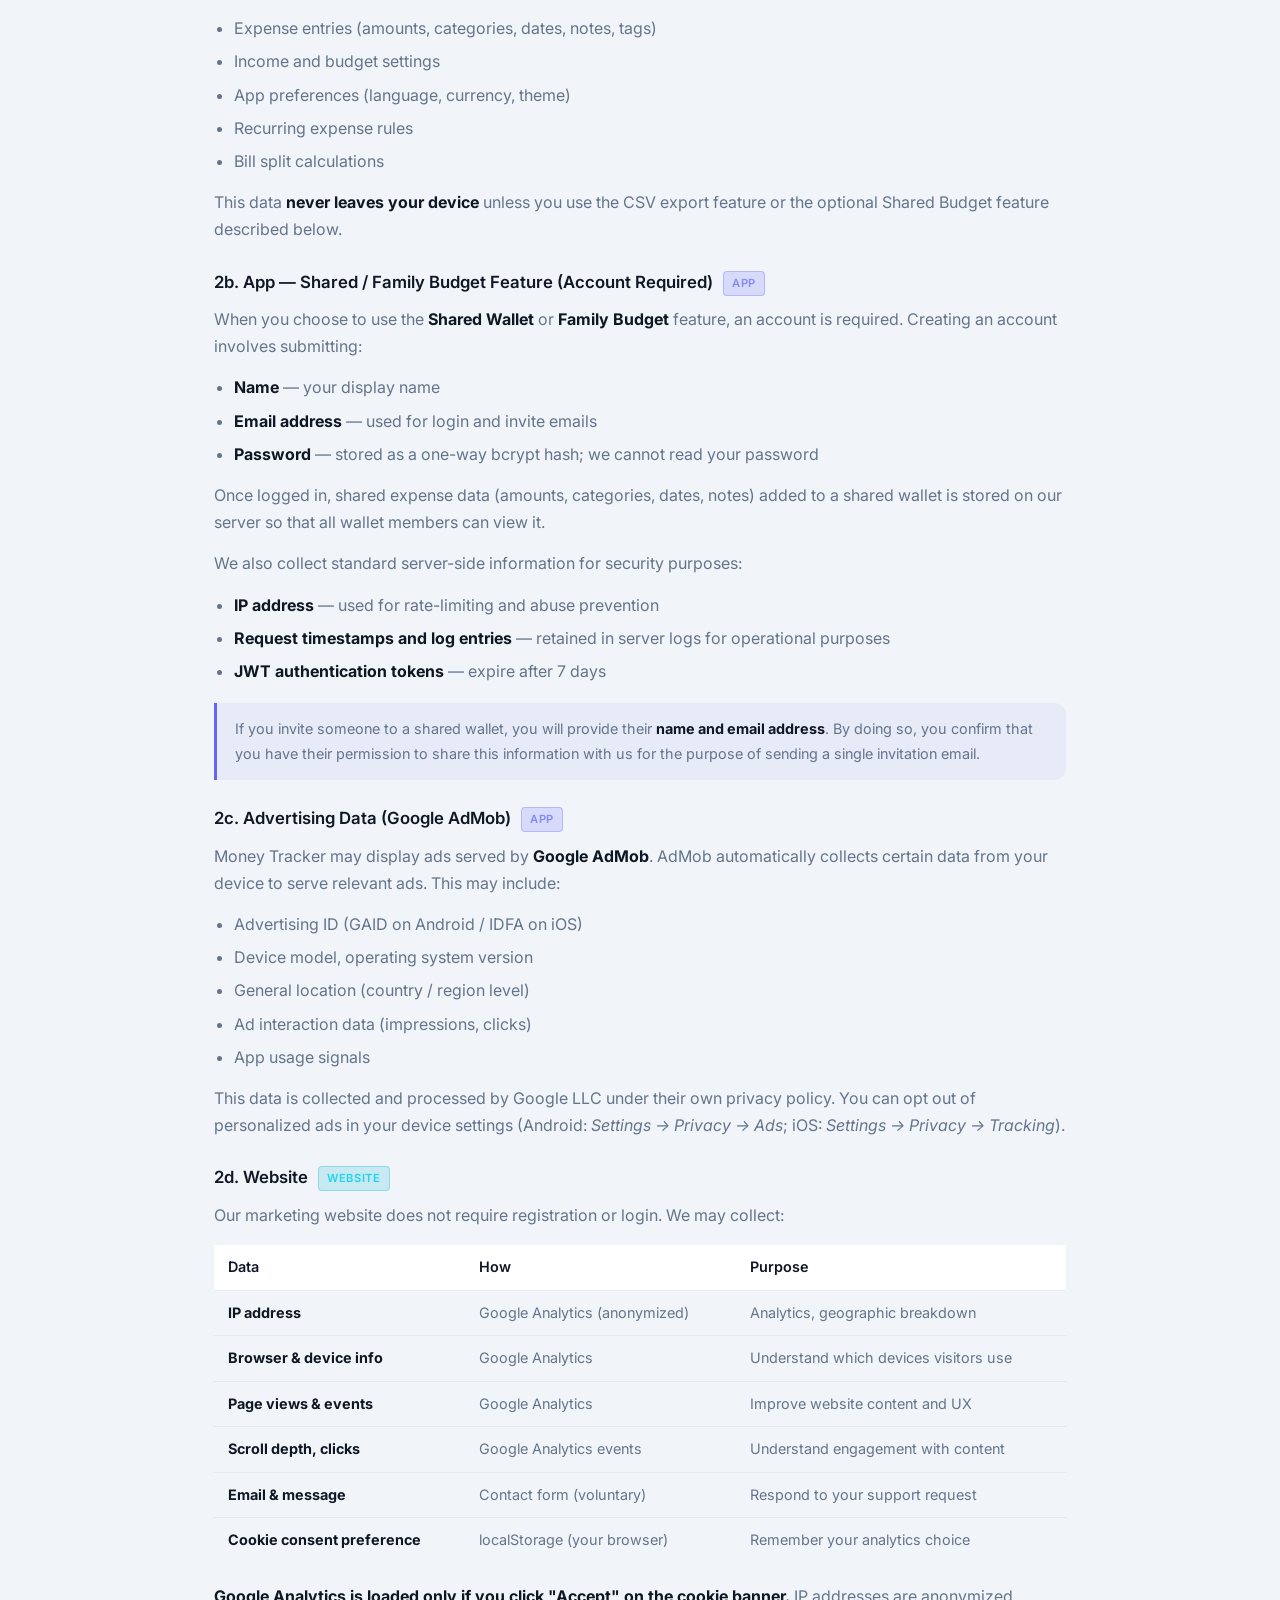
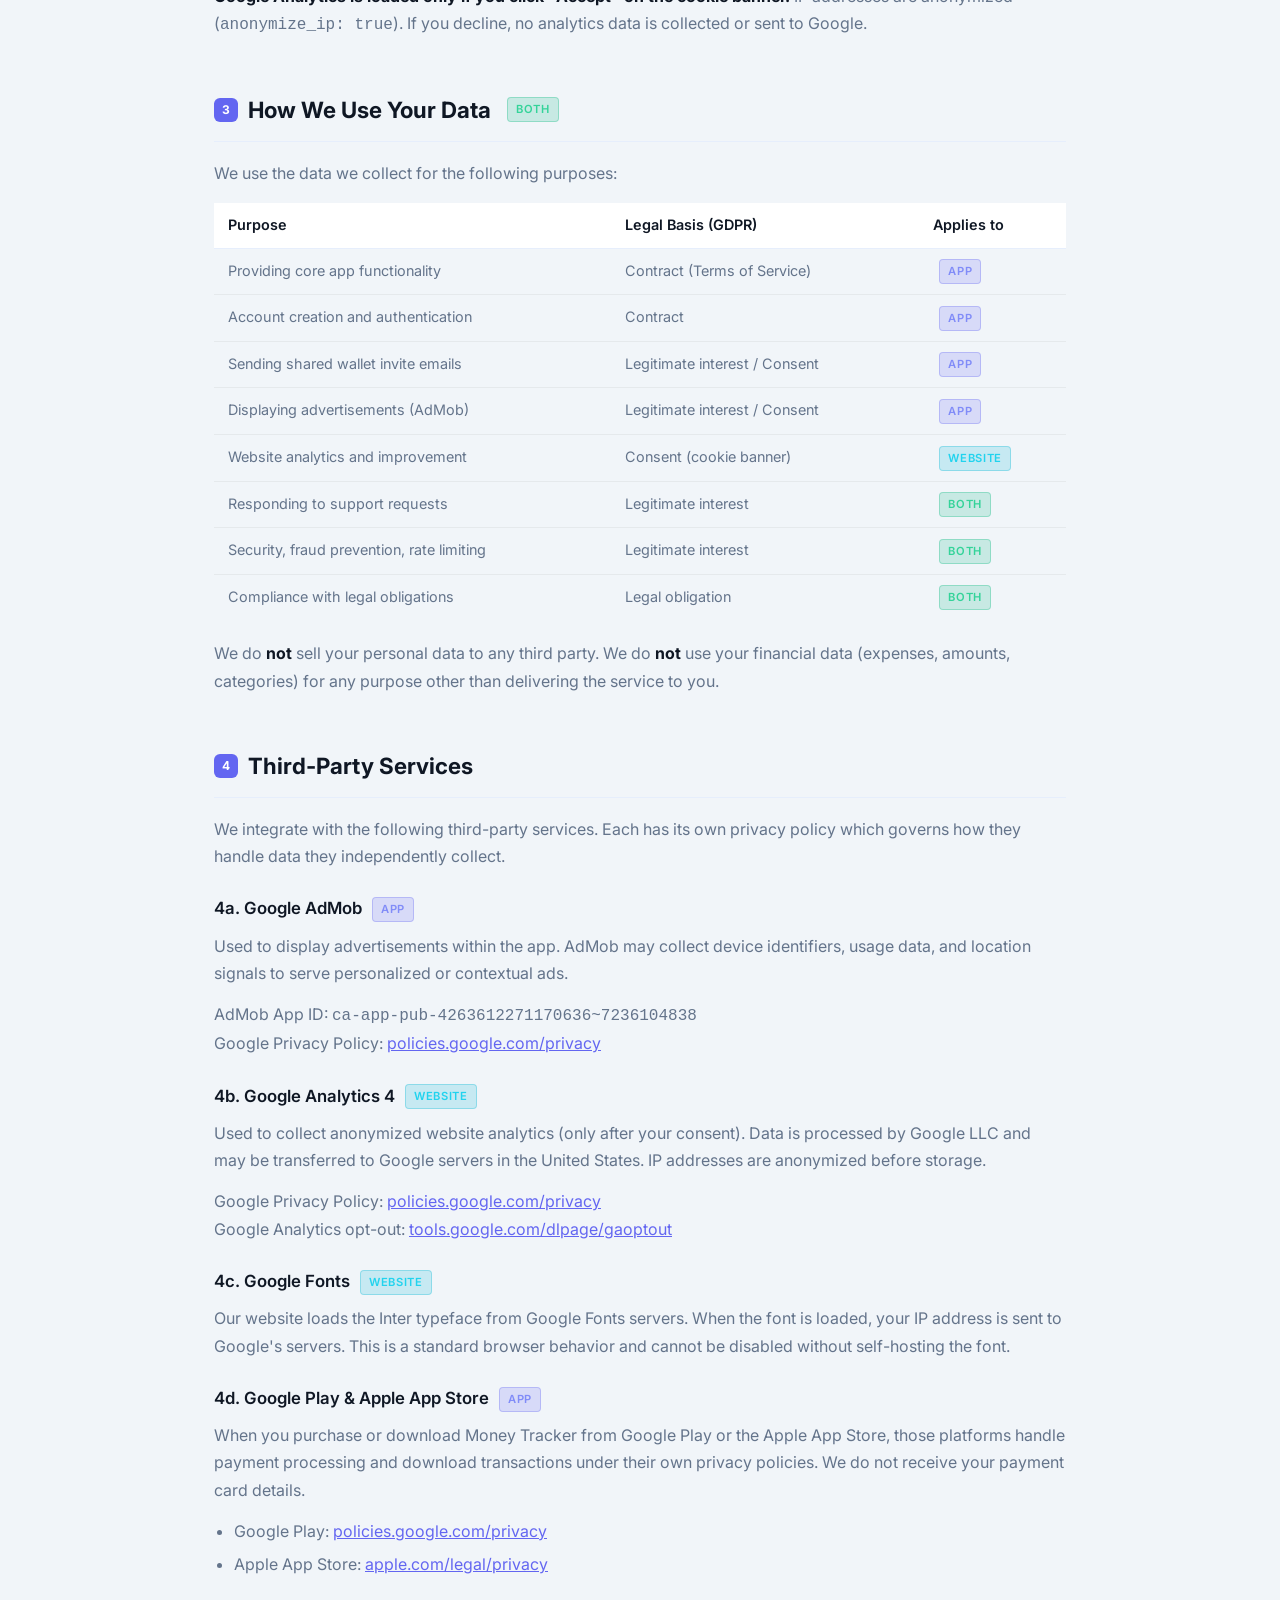
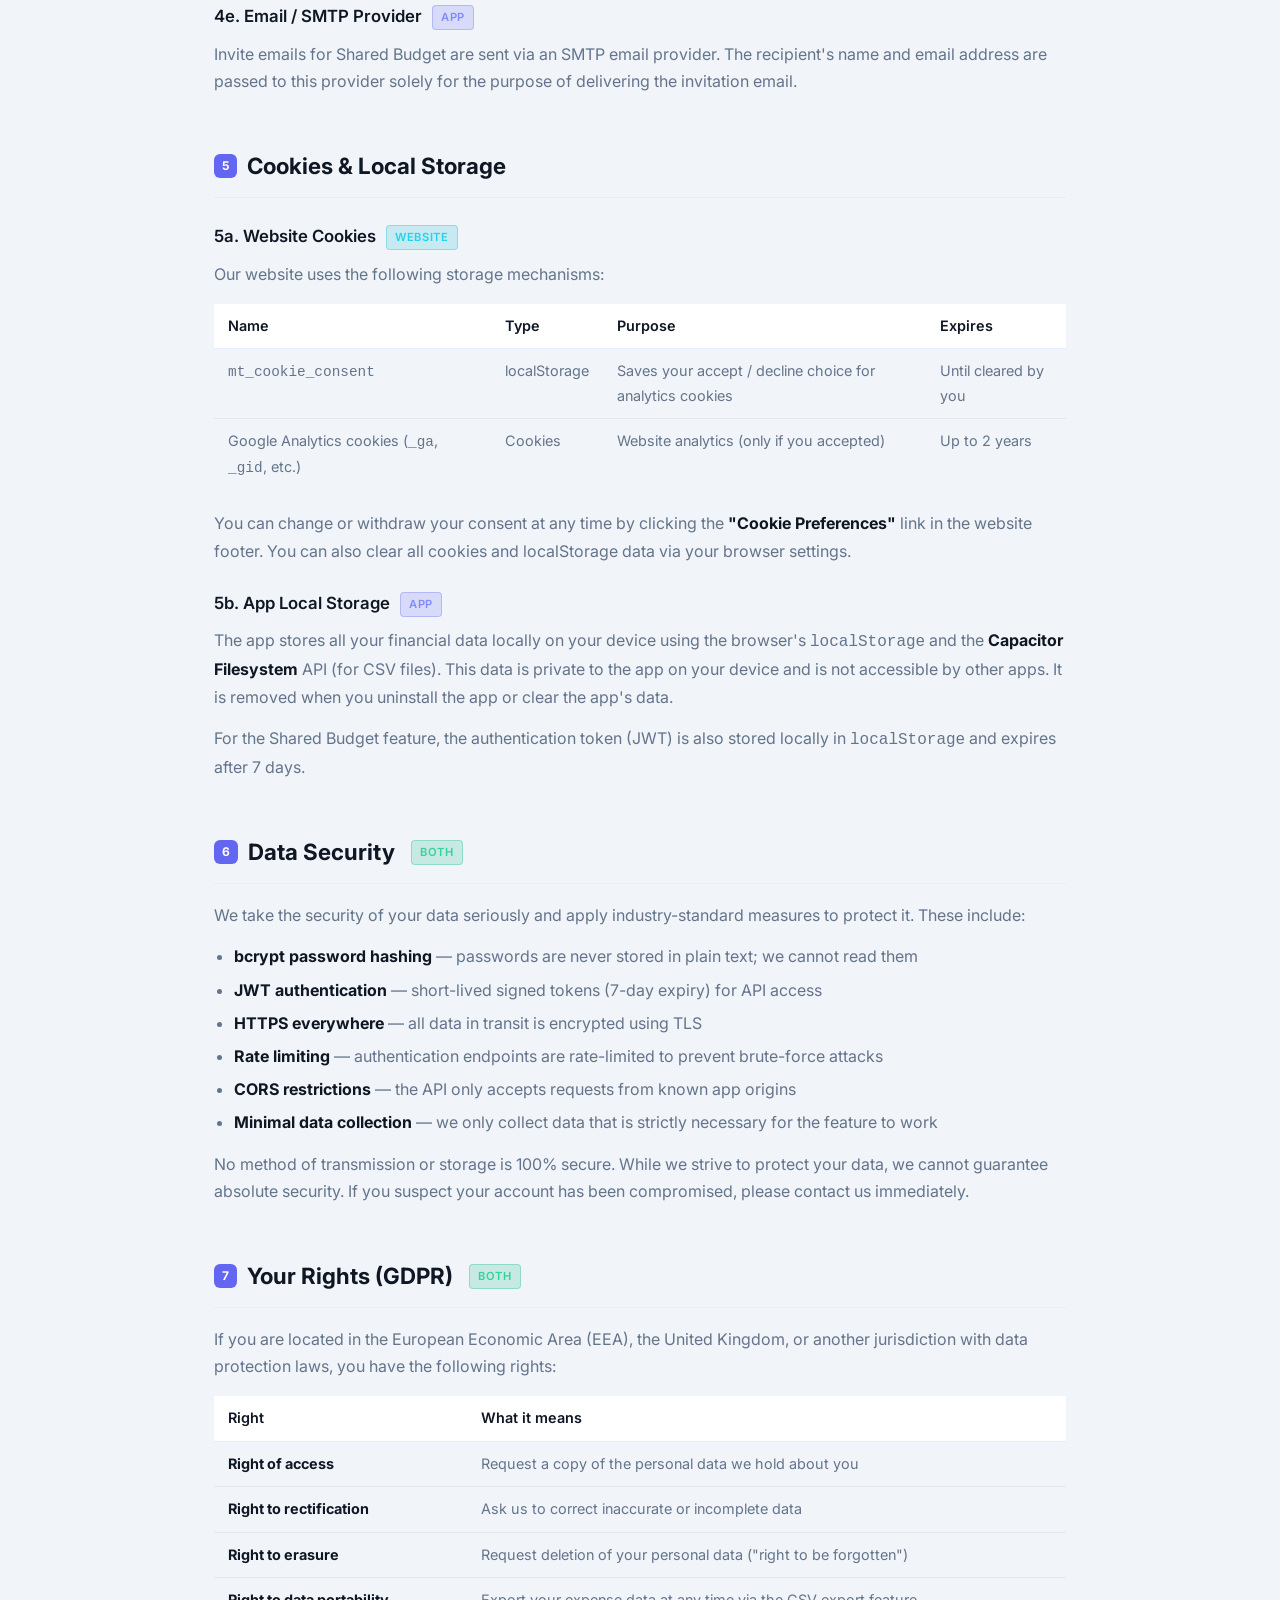
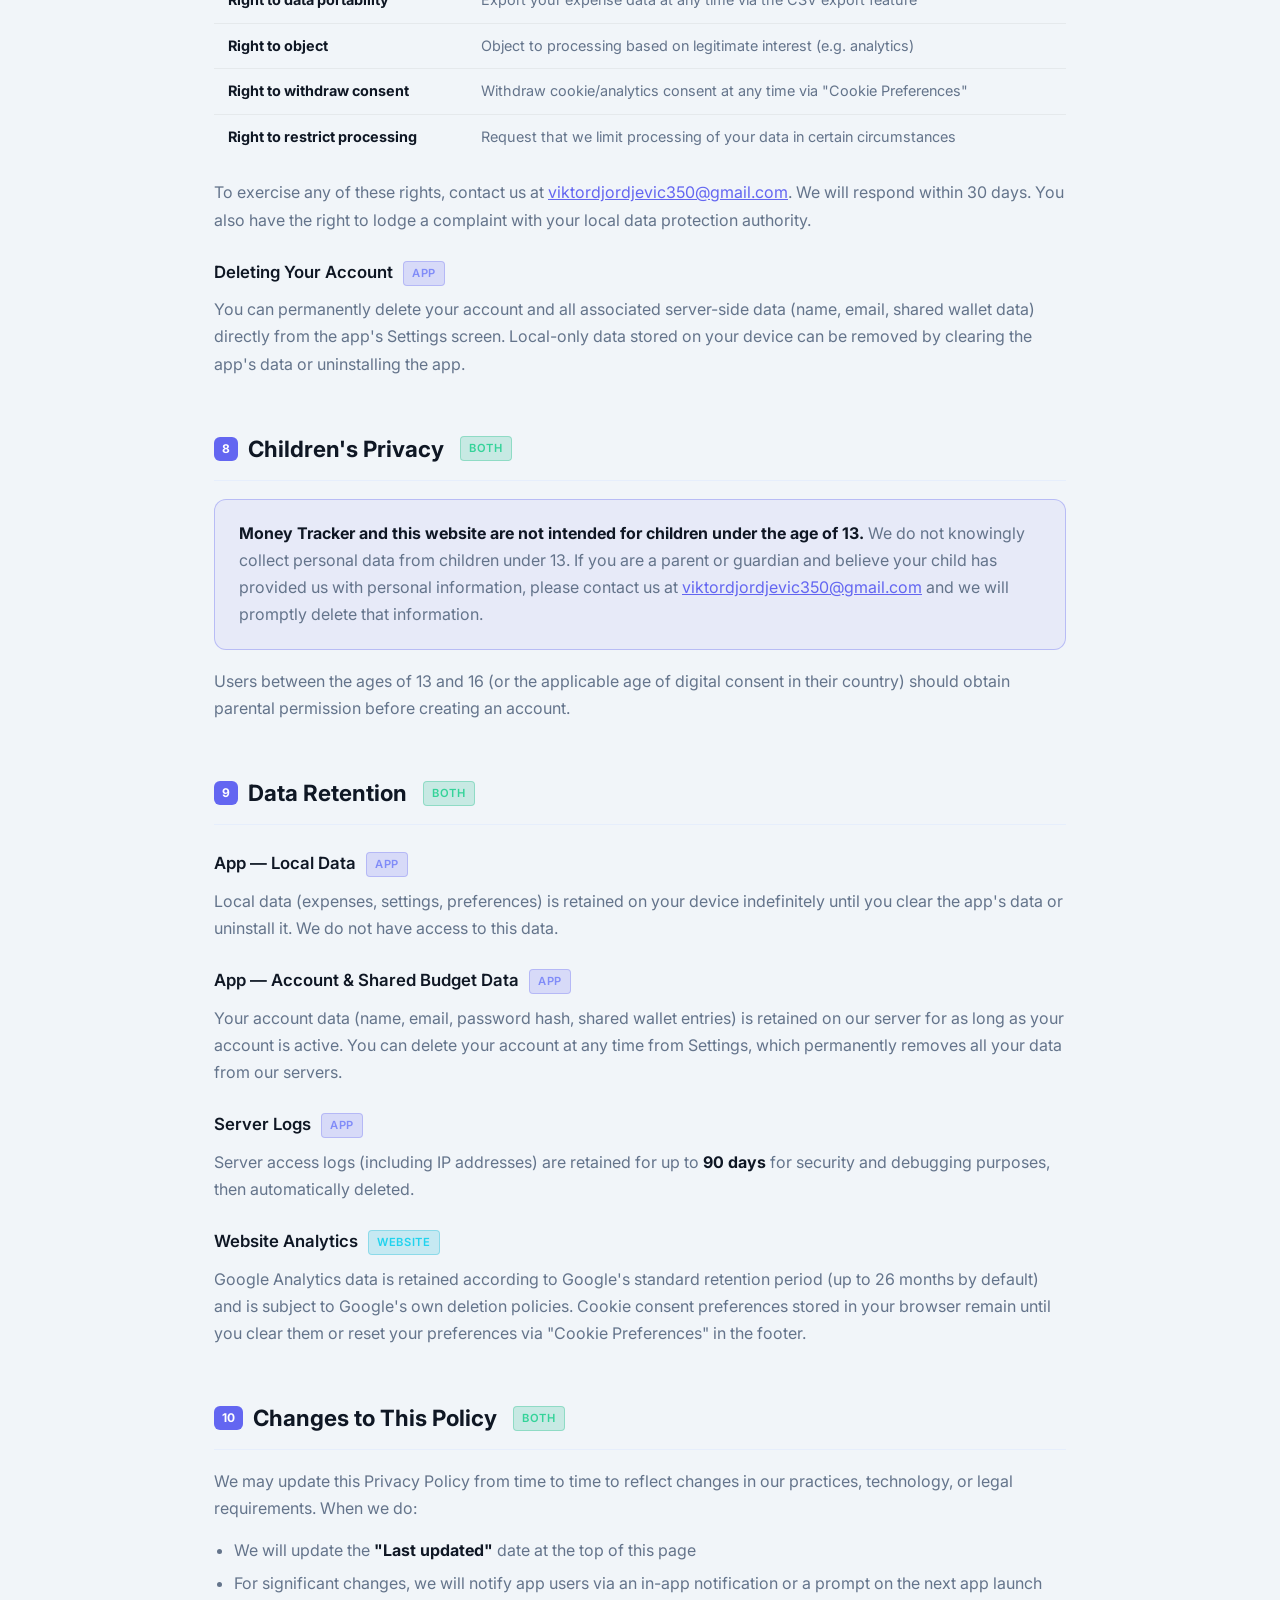
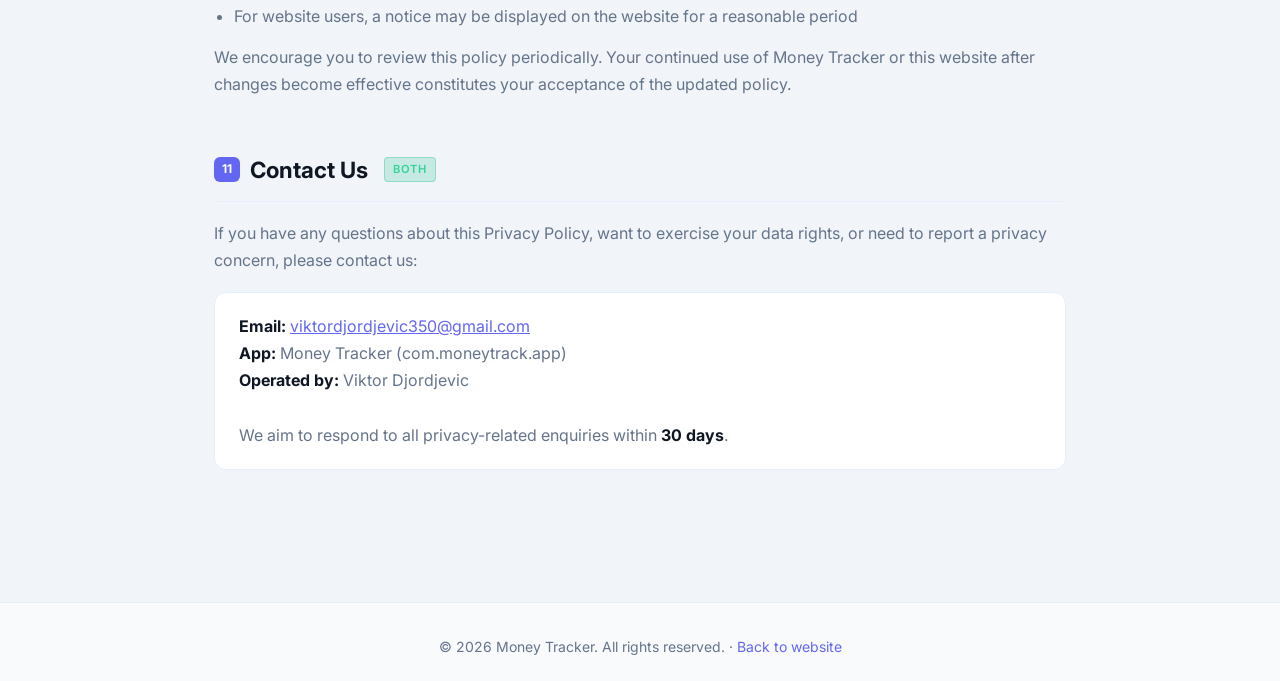
==== commit a92c753c: "the end" ====
--- a/privacy-policy.html
+++ b/privacy-policy.html
@@ -5,25 +5,42 @@
   <meta name="viewport" content="width=device-width, initial-scale=1.0" />
   <title>Privacy Policy — Money Tracker</title>
   <meta name="description" content="Privacy Policy for Money Tracker app and website. Learn how we collect, use, and protect your data." />
-  <link rel="icon" href="logo.svg" />
+  <link rel="icon" href="logo_2.svg" />
   <link rel="preconnect" href="https://fonts.googleapis.com" />
   <link rel="preconnect" href="https://fonts.gstatic.com" crossorigin />
   <link href="https://fonts.googleapis.com/css2?family=Inter:wght@300;400;500;600;700;800&display=swap" rel="stylesheet" />
+  <script>(function(){var t=localStorage.getItem('mt_theme')||(window.matchMedia('(prefers-color-scheme: dark)').matches?'dark':'light');document.documentElement.setAttribute('data-theme',t);})();</script>
   <style>
     *, *::before, *::after { box-sizing: border-box; margin: 0; padding: 0; }
 
     :root {
       --primary: #6366f1;
       --primary-dark: #4f46e5;
+      --bg: #f1f5f9;
+      --bg-secondary: #f8fafc;
+      --bg-card: #ffffff;
+      --border: #e6eefc;
+      --text: #0f1724;
+      --text-muted: #64748b;
+      --accent: #06b6d4;
+      --green: #10b981;
+      --radius: 12px;
+      --navbar-bg: rgba(255,255,255,0.92);
+      --hero-bg: linear-gradient(135deg, #eef0fe 0%, #f1f5f9 100%);
+      --hero-h1-from: #0f1724;
+      --td-border: rgba(0,0,0,0.05);
+    }
+    [data-theme="dark"] {
       --bg: #0f1117;
       --bg-secondary: #1a1d2e;
       --bg-card: #1e2235;
       --border: rgba(255,255,255,0.08);
       --text: #e2e8f0;
       --text-muted: #8892a4;
-      --accent: #06b6d4;
-      --green: #10b981;
-      --radius: 12px;
+      --navbar-bg: rgba(15,17,23,0.92);
+      --hero-bg: linear-gradient(135deg, #0f1117 0%, #1a1d2e 100%);
+      --hero-h1-from: #e2e8f0;
+      --td-border: rgba(255,255,255,0.04);
     }
 
     body {
@@ -32,6 +49,7 @@
       color: var(--text);
       line-height: 1.7;
       font-size: 16px;
+      transition: background .28s, color .28s;
     }
 
     /* ── NAVBAR ── */
@@ -39,10 +57,11 @@
       position: sticky;
       top: 0;
       z-index: 100;
-      background: rgba(15,17,23,0.92);
+      background: var(--navbar-bg);
       backdrop-filter: blur(16px);
       border-bottom: 1px solid var(--border);
       padding: 0 24px;
+      transition: background .28s, border-color .28s;
     }
     .nav-inner {
       max-width: 900px;
@@ -72,17 +91,38 @@
     }
     .nav-back:hover { color: var(--primary); }
 
+    /* ── THEME TOGGLE ── */
+    .pp-theme-toggle {
+      background: none;
+      border: 1px solid var(--border);
+      border-radius: 8px;
+      padding: 6px 10px;
+      cursor: pointer;
+      color: var(--text-muted);
+      font-size: 0.85rem;
+      display: flex;
+      align-items: center;
+      gap: 6px;
+      transition: color .2s, border-color .2s;
+    }
+    .pp-theme-toggle:hover { color: var(--primary); border-color: var(--primary); }
+    .pp-theme-toggle .icon-sun  { display: none; }
+    .pp-theme-toggle .icon-moon { display: inline; }
+    [data-theme="dark"] .pp-theme-toggle .icon-sun  { display: inline; }
+    [data-theme="dark"] .pp-theme-toggle .icon-moon { display: none; }
+
     /* ── HERO STRIP ── */
     .pp-hero {
-      background: linear-gradient(135deg, #0f1117 0%, #1a1d2e 100%);
+      background: var(--hero-bg);
       border-bottom: 1px solid var(--border);
       padding: 60px 24px 50px;
       text-align: center;
+      transition: background .28s, border-color .28s;
     }
     .pp-hero h1 {
       font-size: clamp(1.8rem, 4vw, 2.8rem);
       font-weight: 800;
-      background: linear-gradient(135deg, #e2e8f0, var(--primary));
+      background: linear-gradient(135deg, var(--hero-h1-from), var(--primary));
       -webkit-background-clip: text;
       -webkit-text-fill-color: transparent;
       background-clip: text;
@@ -115,6 +155,7 @@
       border-radius: var(--radius);
       padding: 28px 32px;
       margin-bottom: 52px;
+      transition: background .28s, border-color .28s;
     }
     .toc h2 {
       font-size: 0.8rem;
@@ -174,9 +215,7 @@
       color: var(--text-muted);
       margin-bottom: 14px;
     }
-    .pp-section li {
-      margin-bottom: 6px;
-    }
+    .pp-section li { margin-bottom: 6px; }
     .pp-section strong { color: var(--text); }
     .pp-section a { color: var(--primary); }
 
@@ -192,9 +231,9 @@
       margin-left: 6px;
       vertical-align: middle;
     }
-    .pill-app  { background: rgba(99,102,241,.18); color: #a5b4fc; border: 1px solid rgba(99,102,241,.3); }
-    .pill-web  { background: rgba(6,182,212,.18);  color: #67e8f9; border: 1px solid rgba(6,182,212,.3);  }
-    .pill-both { background: rgba(16,185,129,.18); color: #6ee7b7; border: 1px solid rgba(16,185,129,.3); }
+    .pill-app  { background: rgba(99,102,241,.18); color: #818cf8; border: 1px solid rgba(99,102,241,.3); }
+    .pill-web  { background: rgba(6,182,212,.18);  color: #22d3ee; border: 1px solid rgba(6,182,212,.3);  }
+    .pill-both { background: rgba(16,185,129,.18); color: #34d399; border: 1px solid rgba(16,185,129,.3); }
 
     /* ── INFO CARDS ── */
     .info-card {
@@ -203,6 +242,7 @@
       border-radius: var(--radius);
       padding: 20px 24px;
       margin: 18px 0;
+      transition: background .28s, border-color .28s;
     }
     .info-card.highlight {
       border-color: rgba(99,102,241,.35);
@@ -228,7 +268,7 @@
     .pp-table td {
       padding: 10px 14px;
       color: var(--text-muted);
-      border-bottom: 1px solid rgba(255,255,255,0.04);
+      border-bottom: 1px solid var(--td-border);
       vertical-align: top;
     }
     .pp-table tr:last-child td { border-bottom: none; }
@@ -252,6 +292,7 @@
       padding: 32px 24px;
       color: var(--text-muted);
       font-size: 0.875rem;
+      transition: background .28s, border-color .28s;
     }
     .pp-footer a { color: var(--primary); text-decoration: none; }
 
@@ -268,10 +309,16 @@
   <nav class="navbar">
     <div class="nav-inner">
       <a href="index.html" class="nav-logo">
-        <img src="logo.svg" alt="" width="22" height="22" />
+        <img src="logo_2.svg" alt="" width="22" height="22" />
         MoneyTracker
       </a>
-      <a href="index.html" class="nav-back">← Back to website</a>
+      <div style="display:flex;align-items:center;gap:16px;">
+        <button class="pp-theme-toggle" id="ppThemeToggle" aria-label="Toggle dark mode">
+          <span class="icon-sun">☀️</span>
+          <span class="icon-moon">🌙</span>
+        </button>
+        <a href="index.html" class="nav-back">← Back to website</a>
+      </div>
     </div>
   </nav>
 
@@ -811,5 +858,13 @@
     </p>
   </div>
 
+<script>
+  const THEME_KEY = 'mt_theme';
+  document.getElementById('ppThemeToggle').addEventListener('click', () => {
+    const next = document.documentElement.getAttribute('data-theme') === 'dark' ? 'light' : 'dark';
+    document.documentElement.setAttribute('data-theme', next);
+    localStorage.setItem(THEME_KEY, next);
+  });
+</script>
 </body>
 </html>
